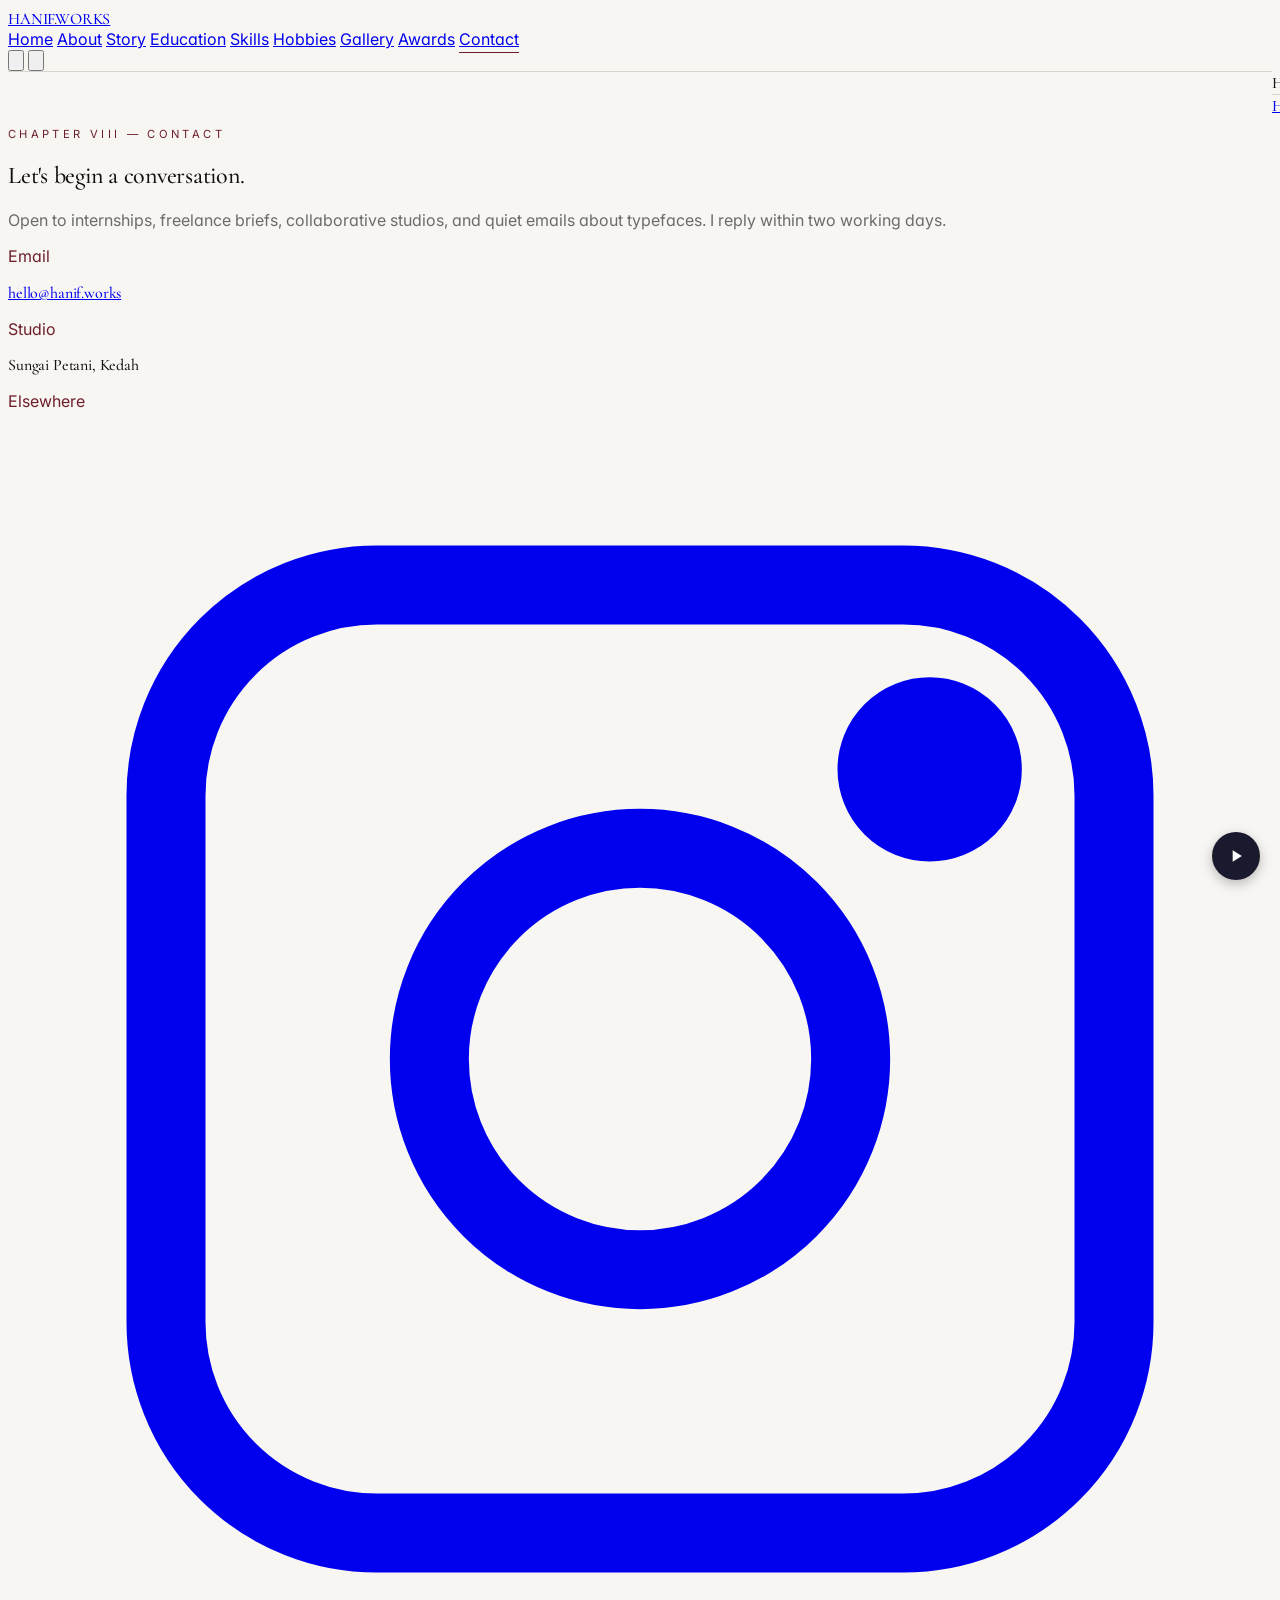
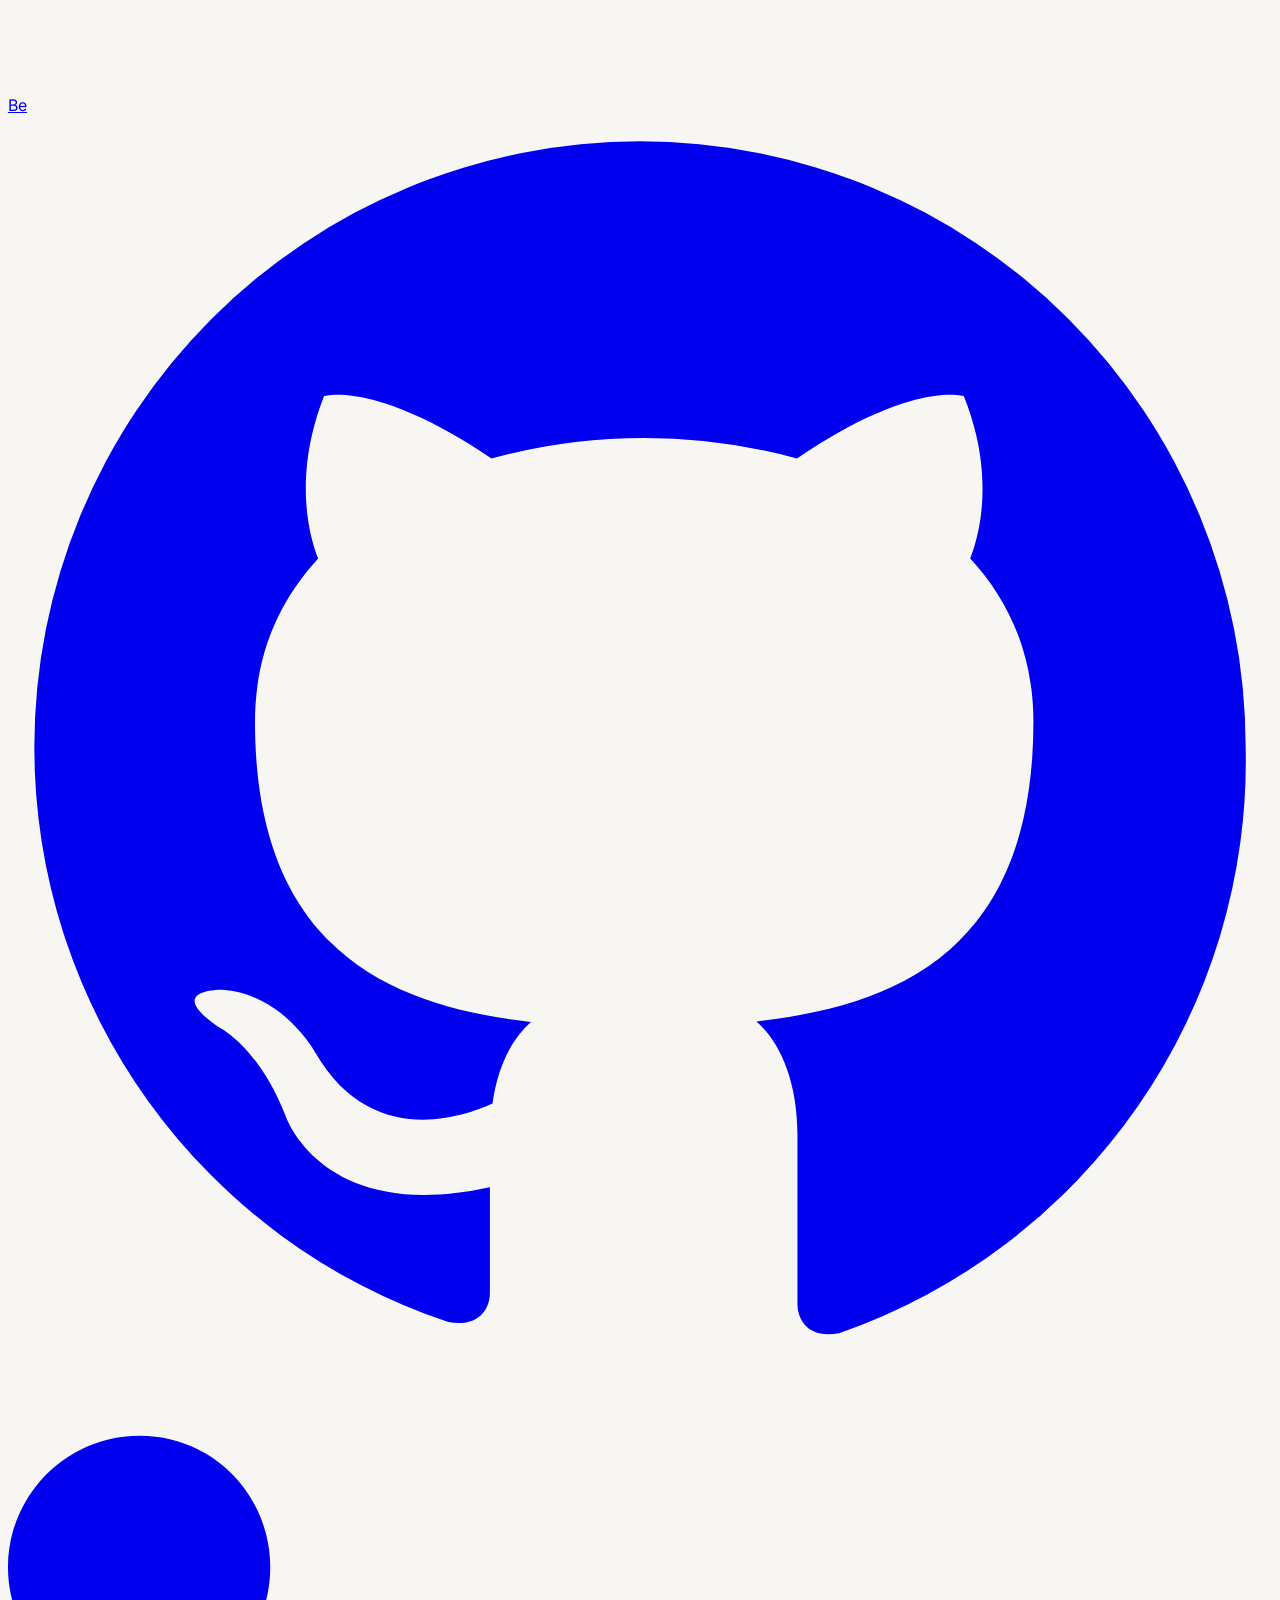
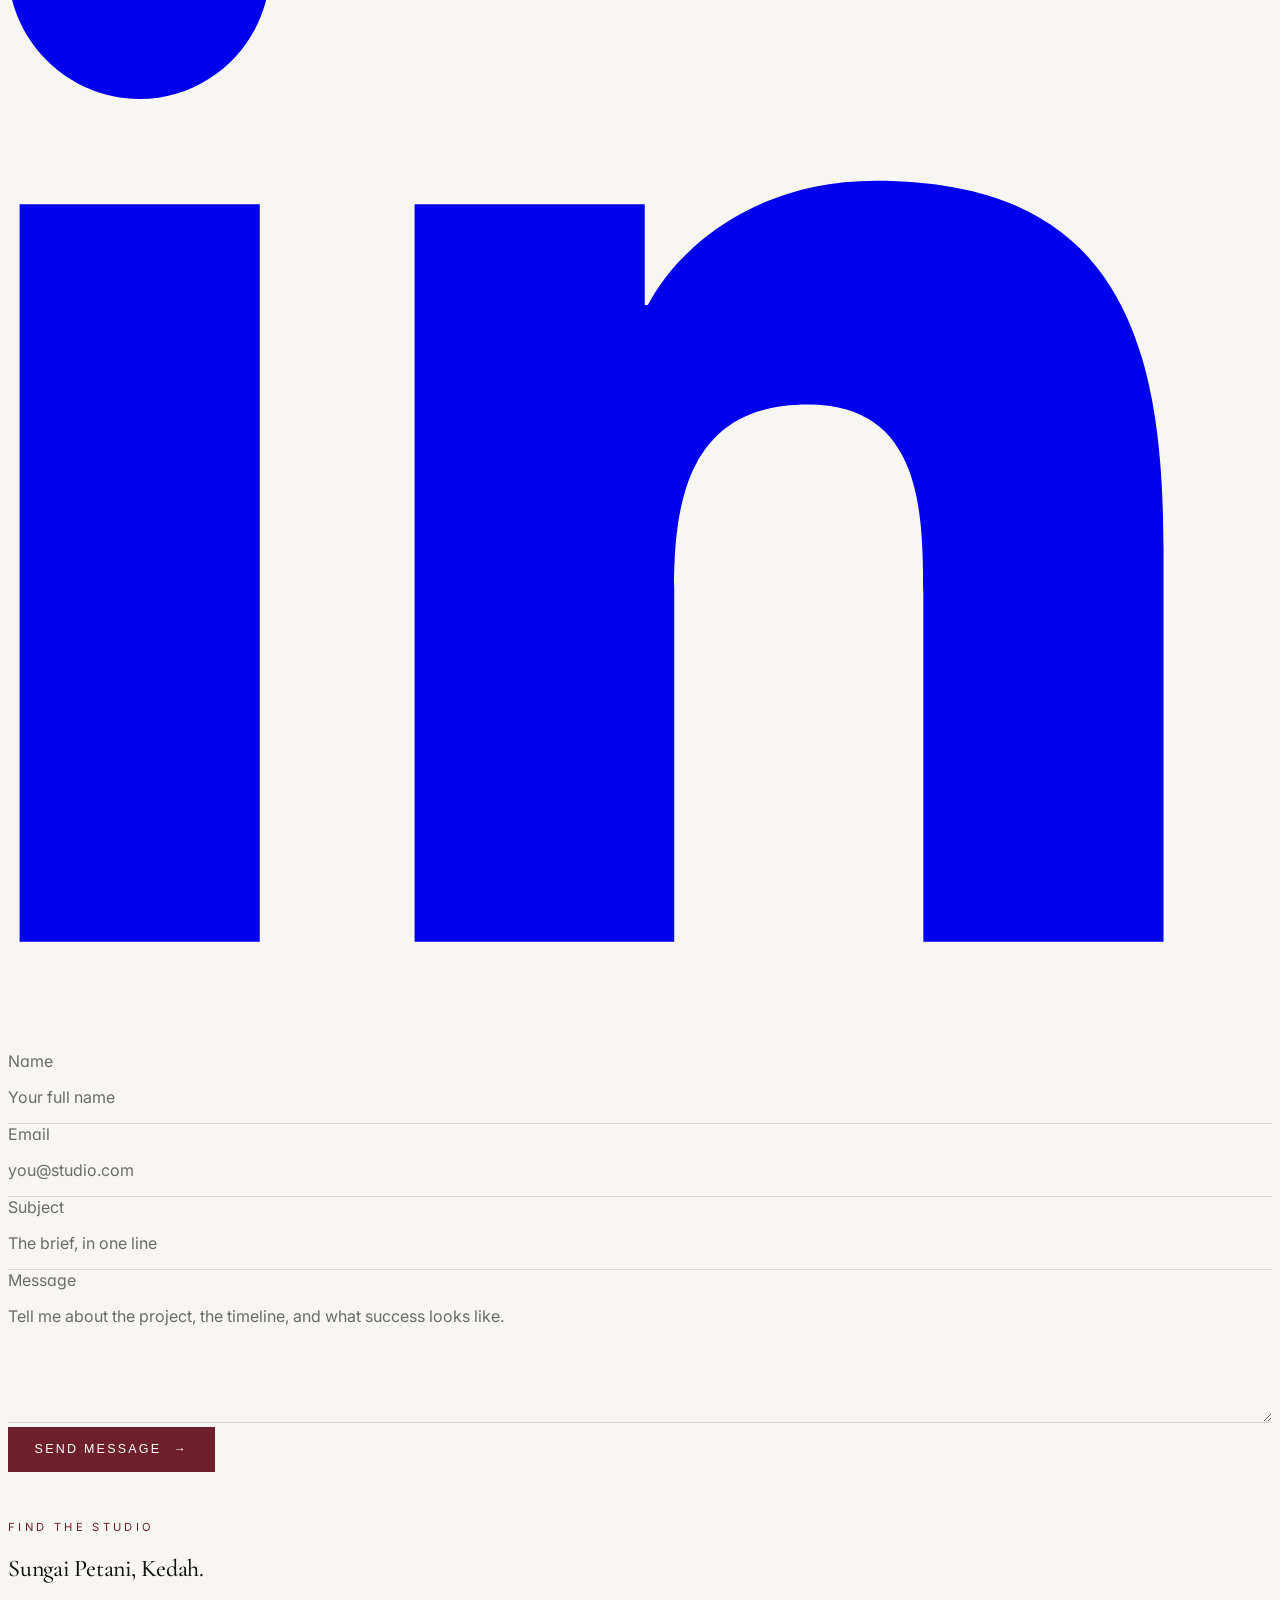
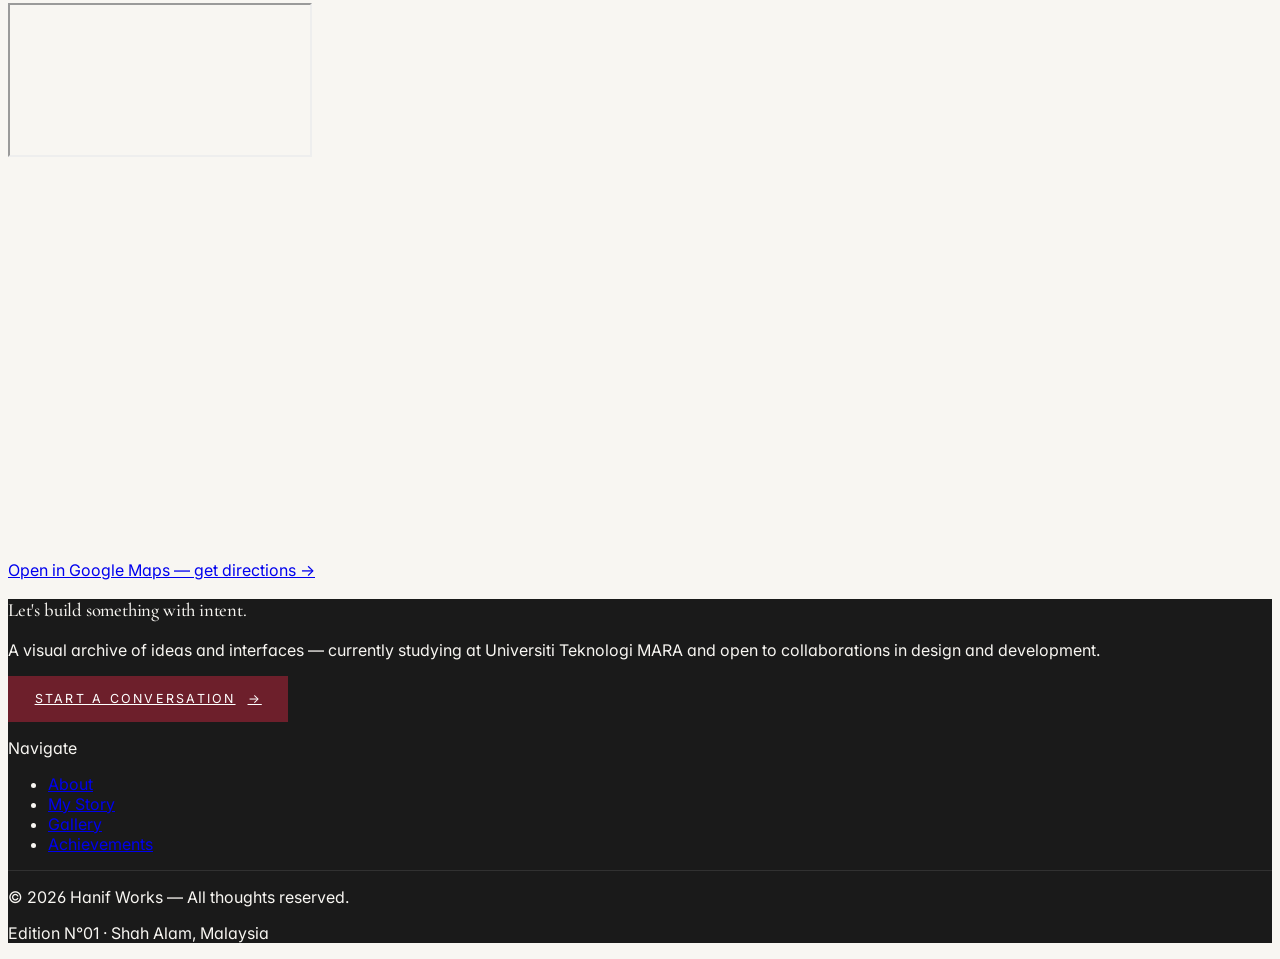
==== contact.html @ b9cc128b "Add files via upload GOOD BOY" ====
<!DOCTYPE html>
<html lang="en">
<head>
  <meta charset="UTF-8">
  <meta name="viewport" content="width=device-width, initial-scale=1.0">
  <title>Contact — Hanif Works</title>
  <meta name="description" content="Let's begin a conversation.">
  <meta property="og:title" content="Contact — Hanif Works">
  <meta property="og:description" content="Let's begin a conversation.">
  <meta property="og:type" content="website">
  <meta name="twitter:card" content="summary_large_image">
  <link rel="canonical" href="contact.html">
  <link rel="preconnect" href="https://fonts.googleapis.com">
  <link rel="preconnect" href="https://fonts.gstatic.com" crossorigin>
  <link href="https://fonts.googleapis.com/css2?family=Cormorant+Garamond:ital,wght@0,400;0,500;0,600;1,400;1,500&family=Inter:wght@300;400;500;600&display=swap" rel="stylesheet">
  <script src="https://cdn.tailwindcss.com"></script>
  <link rel="stylesheet" href="assets/styles.css">
</head>
<body>
  <div class="preloader"><div class="mark">HANIF · WORKS</div></div>
  
<header class="fixed top-0 inset-x-0 z-50 backdrop-blur-md" style="background: color-mix(in oklab, var(--bg) 85%, transparent); border-bottom: 1px solid var(--secondary);">
  <div class="max-w-[1400px] mx-auto px-6 lg:px-12 py-5 flex items-center justify-between">
    <a href="index.html" class="font-display text-2xl tracking-[0.2em]">HANIF<span class="text-accent">.</span>WORKS</a>
    <nav class="hidden lg:flex items-center gap-8">
      <a data-nav href="index.html" class="nav-link text-xs tracking-[0.18em] uppercase">Home</a>
<a data-nav href="about.html" class="nav-link text-xs tracking-[0.18em] uppercase">About</a>
<a data-nav href="story.html" class="nav-link text-xs tracking-[0.18em] uppercase">Story</a>
<a data-nav href="education.html" class="nav-link text-xs tracking-[0.18em] uppercase">Education</a>
<a data-nav href="skills.html" class="nav-link text-xs tracking-[0.18em] uppercase">Skills</a>
<a data-nav href="hobbies.html" class="nav-link text-xs tracking-[0.18em] uppercase">Hobbies</a>
<a data-nav href="gallery.html" class="nav-link text-xs tracking-[0.18em] uppercase">Gallery</a>
<a data-nav href="achievements.html" class="nav-link text-xs tracking-[0.18em] uppercase">Awards</a>
<a data-nav href="contact.html" class="nav-link text-xs tracking-[0.18em] uppercase">Contact</a>
    </nav>
    <div class="flex items-center gap-4">
      <button data-theme-toggle aria-label="Toggle theme" class="p-2 hover:text-accent transition-colors">
        <svg class="w-5 h-5" viewBox="0 0 24 24" fill="none" stroke="currentColor" stroke-width="1.5"><path d="M21 12.79A9 9 0 1111.21 3 7 7 0 0021 12.79z"/></svg>
      </button>
      <button data-menu-open aria-label="Open menu" class="lg:hidden p-2">
        <svg class="w-6 h-6" viewBox="0 0 24 24" fill="none" stroke="currentColor" stroke-width="1.5"><path d="M3 6h18M3 12h18M3 18h18"/></svg>
      </button>
    </div>
  </div>
</header>

<!-- Mobile menu -->
<div class="mobile-menu fixed inset-0 z-[60] lg:hidden" style="background: var(--bg);">
  <div class="flex items-center justify-between px-6 py-5" style="border-bottom: 1px solid var(--secondary);">
    <span class="font-display text-2xl tracking-[0.2em]">HANIF<span class="text-accent">.</span>WORKS</span>
    <button data-menu-close aria-label="Close menu" class="p-2">
      <svg class="w-6 h-6" viewBox="0 0 24 24" fill="none" stroke="currentColor" stroke-width="1.5"><path d="M6 6l12 12M18 6L6 18"/></svg>
    </button>
  </div>
  <nav class="flex flex-col px-6 py-10 gap-6">
    <a data-nav href="index.html" class="font-display text-3xl">Home</a>
<a data-nav href="about.html" class="font-display text-3xl">About</a>
<a data-nav href="story.html" class="font-display text-3xl">Story</a>
<a data-nav href="education.html" class="font-display text-3xl">Education</a>
<a data-nav href="skills.html" class="font-display text-3xl">Skills</a>
<a data-nav href="hobbies.html" class="font-display text-3xl">Hobbies</a>
<a data-nav href="gallery.html" class="font-display text-3xl">Gallery</a>
<a data-nav href="achievements.html" class="font-display text-3xl">Awards</a>
<a data-nav href="contact.html" class="font-display text-3xl">Contact</a>
  </nav>
</div>

  <main class="pt-24">
  
<section class="py-20 lg:py-28">
  <div class="max-w-[1400px] mx-auto px-6 lg:px-12 grid lg:grid-cols-12 gap-16">
    <div class="lg:col-span-6 reveal">
      <p class="section-num mb-5">Chapter VIII — Contact</p>
      <h1 class="font-display text-6xl md:text-7xl leading-[0.95] mb-8">Let's begin a conversation.</h1>
      <p class="text-muted text-lg leading-relaxed max-w-md">Open to internships, freelance briefs, collaborative studios, and quiet emails about typefaces. I reply within two working days.</p>

      <div class="mt-12 space-y-6">
        <div>
          <p class="text-xs tracking-[0.25em] uppercase text-accent mb-1">Email</p>
          <a href="mailto:hello@hanif.works" class="font-display text-2xl hover:underline">hello@hanif.works</a>
        </div>
        <div>
          <p class="text-xs tracking-[0.25em] uppercase text-accent mb-1">Studio</p>
          <p class="font-display text-2xl">Sungai Petani, Kedah</p>
        </div>
        <div>
          <p class="text-xs tracking-[0.25em] uppercase text-accent mb-3">Elsewhere</p>
          <div class="flex gap-4">
            <a href="#" aria-label="Instagram" class="w-11 h-11 border border-line flex items-center justify-center hover:bg-accent hover:text-white transition-colors"><svg class="w-4 h-4" viewBox="0 0 24 24" fill="none" stroke="currentColor" stroke-width="1.5"><rect x="3" y="3" width="18" height="18" rx="4"/><circle cx="12" cy="12" r="4"/><circle cx="17.5" cy="6.5" r="1" fill="currentColor"/></svg></a>
            <a href="#" aria-label="Behance" class="w-11 h-11 border border-line flex items-center justify-center hover:bg-accent hover:text-white transition-colors"><span class="text-xs font-semibold">Be</span></a>
            <a href="#" aria-label="GitHub" class="w-11 h-11 border border-line flex items-center justify-center hover:bg-accent hover:text-white transition-colors"><svg class="w-4 h-4" viewBox="0 0 24 24" fill="currentColor"><path d="M12 .5A11.5 11.5 0 00.5 12a11.5 11.5 0 007.86 10.92c.58.1.79-.25.79-.56v-2c-3.2.7-3.88-1.36-3.88-1.36-.52-1.33-1.28-1.69-1.28-1.69-1.05-.72.08-.7.08-.7 1.16.08 1.77 1.2 1.77 1.2 1.03 1.77 2.7 1.26 3.36.96.1-.75.4-1.26.73-1.55-2.55-.29-5.24-1.28-5.24-5.7 0-1.26.45-2.29 1.2-3.1-.12-.3-.52-1.48.11-3.08 0 0 .97-.31 3.18 1.18a11 11 0 015.8 0c2.2-1.49 3.17-1.18 3.17-1.18.64 1.6.24 2.78.12 3.08.75.81 1.2 1.84 1.2 3.1 0 4.43-2.7 5.4-5.26 5.69.41.36.78 1.07.78 2.16v3.2c0 .31.21.67.79.56A11.5 11.5 0 0023.5 12 11.5 11.5 0 0012 .5z"/></svg></a>
            <a href="#" aria-label="LinkedIn" class="w-11 h-11 border border-line flex items-center justify-center hover:bg-accent hover:text-white transition-colors"><svg class="w-4 h-4" viewBox="0 0 24 24" fill="currentColor"><path d="M4.98 3.5C4.98 4.88 3.87 6 2.5 6S0 4.88 0 3.5 1.12 1 2.5 1 4.98 2.12 4.98 3.5zM.22 8h4.56v14H.22V8zm7.5 0h4.37v1.91h.06c.61-1.15 2.1-2.36 4.32-2.36 4.62 0 5.47 3.04 5.47 7v7.45h-4.56v-6.6c0-1.57-.03-3.6-2.19-3.6-2.2 0-2.54 1.71-2.54 3.48V22H7.72V8z"/></svg></a>
          </div>
        </div>
      </div>
    </div>

    <div class="lg:col-span-6 reveal">
      <form id="contact-form" class="space-y-2">
        <input type="text" name="_honey" style="display:none" tabindex="-1" autocomplete="off">
        <label class="block">
          <span class="text-xs tracking-[0.25em] uppercase text-muted">Name</span>
          <input class="field" type="text" name="name" required placeholder="Your full name">
        </label>
        <label class="block">
          <span class="text-xs tracking-[0.25em] uppercase text-muted">Email</span>
          <input class="field" type="email" name="email" required placeholder="you@studio.com">
        </label>
        <label class="block">
          <span class="text-xs tracking-[0.25em] uppercase text-muted">Subject</span>
          <input class="field" type="text" name="subject" placeholder="The brief, in one line">
        </label>
        <label class="block">
          <span class="text-xs tracking-[0.25em] uppercase text-muted">Message</span>
          <textarea class="field" name="message" rows="5" required placeholder="Tell me about the project, the timeline, and what success looks like."></textarea>
        </label>
        <button type="submit" class="btn btn-accent mt-8">Send message <span>&rarr;</span></button>
        <p id="form-status" class="text-xs tracking-[0.2em] uppercase mt-4" style="min-height:1rem;"></p>
      </form>
      <script src="https://cdn.jsdelivr.net/npm/@emailjs/browser@4/dist/email.min.js"></script>
      <script>
        (function(){
          // 🔑 Replace these three with your EmailJS values
          var EMAILJS_PUBLIC_KEY  = 'c8raXTH2dYCyZSy2M';
          var EMAILJS_SERVICE_ID  = 'service_2gp9fu5';
          var EMAILJS_TEMPLATE_ID = 'template_2zutgsb';

          if (window.emailjs && EMAILJS_PUBLIC_KEY) {
            emailjs.init({ publicKey: EMAILJS_PUBLIC_KEY });
          }

          var form = document.getElementById('contact-form');
          var status = document.getElementById('form-status');
          var btn = form.querySelector('button[type="submit"]');
          form.addEventListener('submit', function(e){
            e.preventDefault();
            if (form._honey && form._honey.value) return; // spam trap
            status.textContent = 'Sending…';
            status.style.color = '';
            btn.disabled = true;
            emailjs.sendForm(EMAILJS_SERVICE_ID, EMAILJS_TEMPLATE_ID, form)
              .then(function(){
                status.textContent = 'Message sent — terima kasih';
                form.reset();
              })
              .catch(function(err){
                console.error('EmailJS error:', err);
                status.textContent = 'Something went wrong. Email hello@hanif.works directly.';
              })
              .finally(function(){ btn.disabled = false; });
          });
        })();
      </script>
    </div>
  </div>
</section>

<section class="py-20">
  <div class="max-w-[1400px] mx-auto px-6 lg:px-12 reveal">
    <p class="section-num mb-5">Find the studio</p>
    <h2 class="font-display text-4xl mb-10">Sungai Petani, Kedah.</h2>
    <div class="overflow-hidden border border-line relative" style="aspect-ratio: 21/9;">
      <iframe title="Map pinpointing Sungai Petani, Kedah" src="https://maps.google.com/maps?q=5.647000,100.487719&z=17&t=m&hl=en&output=embed&iwloc=near" class="w-full h-full" loading="lazy" referrerpolicy="no-referrer-when-downgrade" allowfullscreen></iframe>
    </div>
    <p class="text-xs tracking-[0.2em] uppercase text-muted mt-4">
      <a href="https://www.google.com/maps/dir/?api=1&destination=5.647000,100.487719" target="_blank" rel="noopener" class="hover:text-accent transition-colors">Open in Google Maps — get directions &rarr;</a>
    </p>
  </div>
</section>

  </main>
  
<footer class="mt-32 pt-20 pb-10" style="background: var(--primary); color: var(--bg);">
  <div class="max-w-[1400px] mx-auto px-6 lg:px-12 grid md:grid-cols-4 gap-12">
    <div class="md:col-span-2">
      <h3 class="font-display text-4xl leading-tight mb-4">Let's build something with intent.</h3>
      <p class="text-sm opacity-70 max-w-md leading-relaxed">A visual archive of ideas and interfaces — currently studying at Universiti Teknologi MARA and open to collaborations in design and development.</p>
      <a href="contact.html" class="btn btn-accent mt-8">Start a conversation <span>&rarr;</span></a>
    </div>
    <div>
      <p class="text-xs tracking-[0.25em] uppercase opacity-50 mb-5">Navigate</p>
      <ul class="space-y-3 text-sm">
        <li><a href="about.html" class="hover:text-accent transition-colors">About</a></li>
        <li><a href="story.html" class="hover:text-accent transition-colors">My Story</a></li>
        <li><a href="gallery.html" class="hover:text-accent transition-colors">Gallery</a></li>
        <li><a href="achievements.html" class="hover:text-accent transition-colors">Achievements</a></li>
      </ul>
    </div>
    <div>
          </div>
  </div>
  <div class="max-w-[1400px] mx-auto px-6 lg:px-12 mt-16 pt-8 flex flex-col md:flex-row justify-between items-center gap-4 text-xs opacity-60" style="border-top: 1px solid rgba(255,255,255,0.1);">
    <p>&copy; 2026 Hanif Works — All thoughts reserved.</p>
    <p class="tracking-[0.2em] uppercase">Edition N°01 · Shah Alam, Malaysia</p>
  </div>
</footer>

  <button class="to-top" aria-label="Back to top">
    <svg class="w-5 h-5" viewBox="0 0 24 24" fill="none" stroke="currentColor" stroke-width="2"><path d="M12 19V5M5 12l7-7 7 7"/></svg>
  </button>
  <div class="lightbox" aria-hidden="true">
    <button class="close" aria-label="Close">&times;</button>
    <img src="" alt="Expanded view">
  </div>
  <script src="assets/app.js"></script>
</body>
</html>
---- assets/styles.css ----
/* Hanif Works — Editorial Portfolio */
:root {
  --primary: #1a1a1a;
  --accent: #6d1f2b;
  --bg: #f8f6f2;
  --text: #111111;
  --secondary: #d9d6d0;
  --muted: #6b6b6b;
}
:root.dark {
  --primary: #f0ece6;
  --accent: #c9596a;
  --bg: #0f0f10;
  --text: #f4f1ec;
  --secondary: #2a2a2c;
  --muted: #9b9893;
}

* { -webkit-font-smoothing: antialiased; -moz-osx-font-smoothing: grayscale; }
html { scroll-behavior: smooth; }
body {
  background: var(--bg);
  color: var(--text);
  font-family: 'Inter', system-ui, sans-serif;
  font-feature-settings: "ss01", "cv11";
  transition: background-color 0.4s ease, color 0.4s ease;
}
.font-display { font-family: 'Cormorant Garamond', 'Times New Roman', serif; font-weight: 500; letter-spacing: -0.01em; }
.text-accent { color: var(--accent); }
.bg-accent { background: var(--accent); }
.border-line { border-color: var(--secondary); }
.text-muted { color: var(--muted); }
.bg-surface { background: var(--bg); }
.bg-secondary-soft { background: var(--secondary); }

/* Preloader */
.preloader {
  position: fixed; inset: 0; background: var(--bg); z-index: 100;
  display: flex; align-items: center; justify-content: center;
  transition: opacity 0.6s ease, visibility 0.6s ease;
}
.preloader.hidden { opacity: 0; visibility: hidden; }
.preloader .mark {
  font-family: 'Cormorant Garamond', serif; font-size: 2.5rem; letter-spacing: 0.2em;
  position: relative; overflow: hidden;
}
.preloader .mark::after {
  content: ""; position: absolute; left: 0; bottom: -6px; height: 1px;
  width: 100%; background: var(--accent); transform-origin: left;
  animation: load 1.4s ease forwards;
}
@keyframes load { from { transform: scaleX(0); } to { transform: scaleX(1); } }

/* Fade-in on scroll */
.reveal { opacity: 0; transform: translateY(28px); transition: opacity 0.9s ease, transform 0.9s ease; }
.reveal.in { opacity: 1; transform: translateY(0); }

/* Parallax */
.parallax { will-change: transform; }

/* Nav */
.nav-link { position: relative; }
.nav-link::after {
  content: ""; position: absolute; left: 0; bottom: -4px; height: 1px; width: 100%;
  background: var(--accent); transform: scaleX(0); transform-origin: right;
  transition: transform 0.35s ease;
}
.nav-link:hover::after, .nav-link.active::after { transform: scaleX(1); transform-origin: left; }

/* Hero number */
.edition { font-family: 'Cormorant Garamond', serif; font-style: italic; color: var(--muted); }

/* Button */
.btn {
  display: inline-flex; align-items: center; gap: 0.75rem;
  padding: 0.9rem 1.6rem; border: 1px solid currentColor;
  font-size: 0.78rem; letter-spacing: 0.18em; text-transform: uppercase;
  transition: all 0.3s ease; background: transparent; color: var(--text);
}
.btn:hover { background: var(--text); color: var(--bg); }
.btn-accent { background: var(--accent); color: #fff; border-color: var(--accent); }
.btn-accent:hover { background: var(--text); color: var(--bg); border-color: var(--text); }

/* Back to top */
.to-top {
  position: fixed; right: 1.5rem; bottom: 1.5rem; z-index: 40;
  width: 44px; height: 44px; border-radius: 999px;
  background: var(--accent); color: #fff;
  display: flex; align-items: center; justify-content: center;
  opacity: 0; pointer-events: none; transform: translateY(10px);
  transition: all 0.35s ease;
}
.to-top.show { opacity: 1; pointer-events: auto; transform: translateY(0); }

/* Lightbox */
.lightbox { position: fixed; inset: 0; background: rgba(15,15,16,0.92); z-index: 90; display: none; align-items: center; justify-content: center; padding: 2rem; }
.lightbox.open { display: flex; }
.lightbox img { max-width: 92vw; max-height: 88vh; object-fit: contain; box-shadow: 0 30px 80px rgba(0,0,0,0.5); }
.lightbox .close { position: absolute; top: 1.5rem; right: 1.5rem; color: #fff; font-size: 2rem; background: none; border: none; cursor: pointer; }

/* Drop cap */
.dropcap::first-letter {
  font-family: 'Cormorant Garamond', serif;
  font-size: 4.5rem; float: left; line-height: 0.9;
  padding: 0.4rem 0.6rem 0 0; color: var(--accent);
}

/* Marquee */
.marquee { overflow: hidden; white-space: nowrap; }
.marquee-track { display: inline-block; animation: scroll 30s linear infinite; }
@keyframes scroll { from { transform: translateX(0); } to { transform: translateX(-50%); } }

/* Carousel */
.carousel { position: relative; overflow: hidden; }
.carousel-track { display: flex; transition: transform 0.7s cubic-bezier(0.7, 0, 0.2, 1); }
.carousel-slide { min-width: 100%; }

/* Mobile menu */
.mobile-menu { transform: translateX(100%); transition: transform 0.5s cubic-bezier(0.7,0,0.2,1); }
.mobile-menu.open { transform: translateX(0); }

/* Section number */
.section-num {
  font-family: 'Inter', sans-serif; font-size: 0.7rem; letter-spacing: 0.3em;
  text-transform: uppercase; color: var(--accent);
}

/* Image hover */
.img-hover { overflow: hidden; }
.img-hover img { transition: transform 1.2s cubic-bezier(0.2,0.8,0.2,1); }
.img-hover:hover img { transform: scale(1.06); }

/* Form */
.field {
  width: 100%; background: transparent; border: none; border-bottom: 1px solid var(--secondary);
  padding: 1rem 0; color: var(--text); font-family: inherit; font-size: 1rem;
  outline: none; transition: border-color 0.3s ease;
}
.field:focus { border-color: var(--accent); }
.field::placeholder { color: var(--muted); }

/* Divider */
.divider { height: 1px; background: var(--secondary); }

/* Background music button */
#bg-music-btn{position:fixed;bottom:20px;right:20px;width:48px;height:48px;border-radius:50%;border:none;background:#1a1a2e;color:#fff;cursor:pointer;display:flex;align-items:center;justify-content:center;box-shadow:0 4px 12px rgba(0,0,0,.25);z-index:9999;transition:transform .2s}
#bg-music-btn:hover{transform:scale(1.08)}
#bg-music-btn svg{width:20px;height:20px}
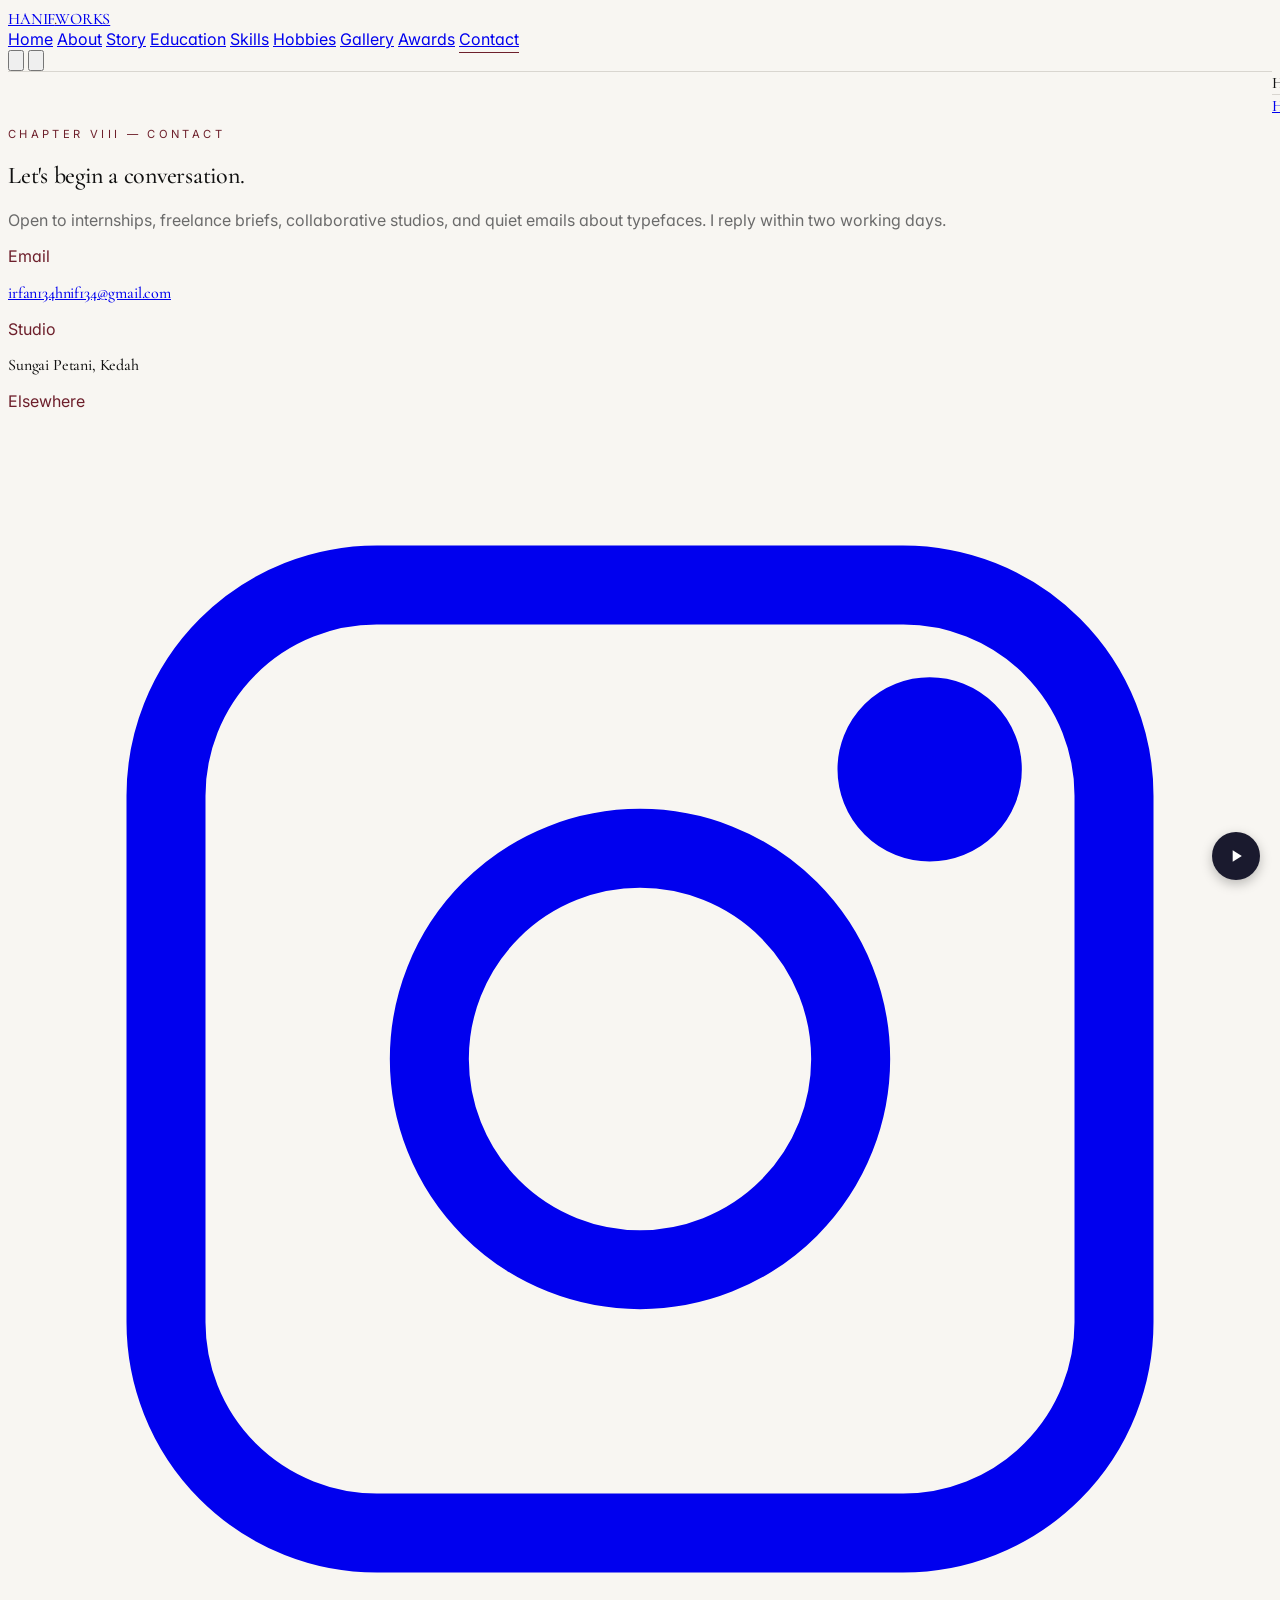
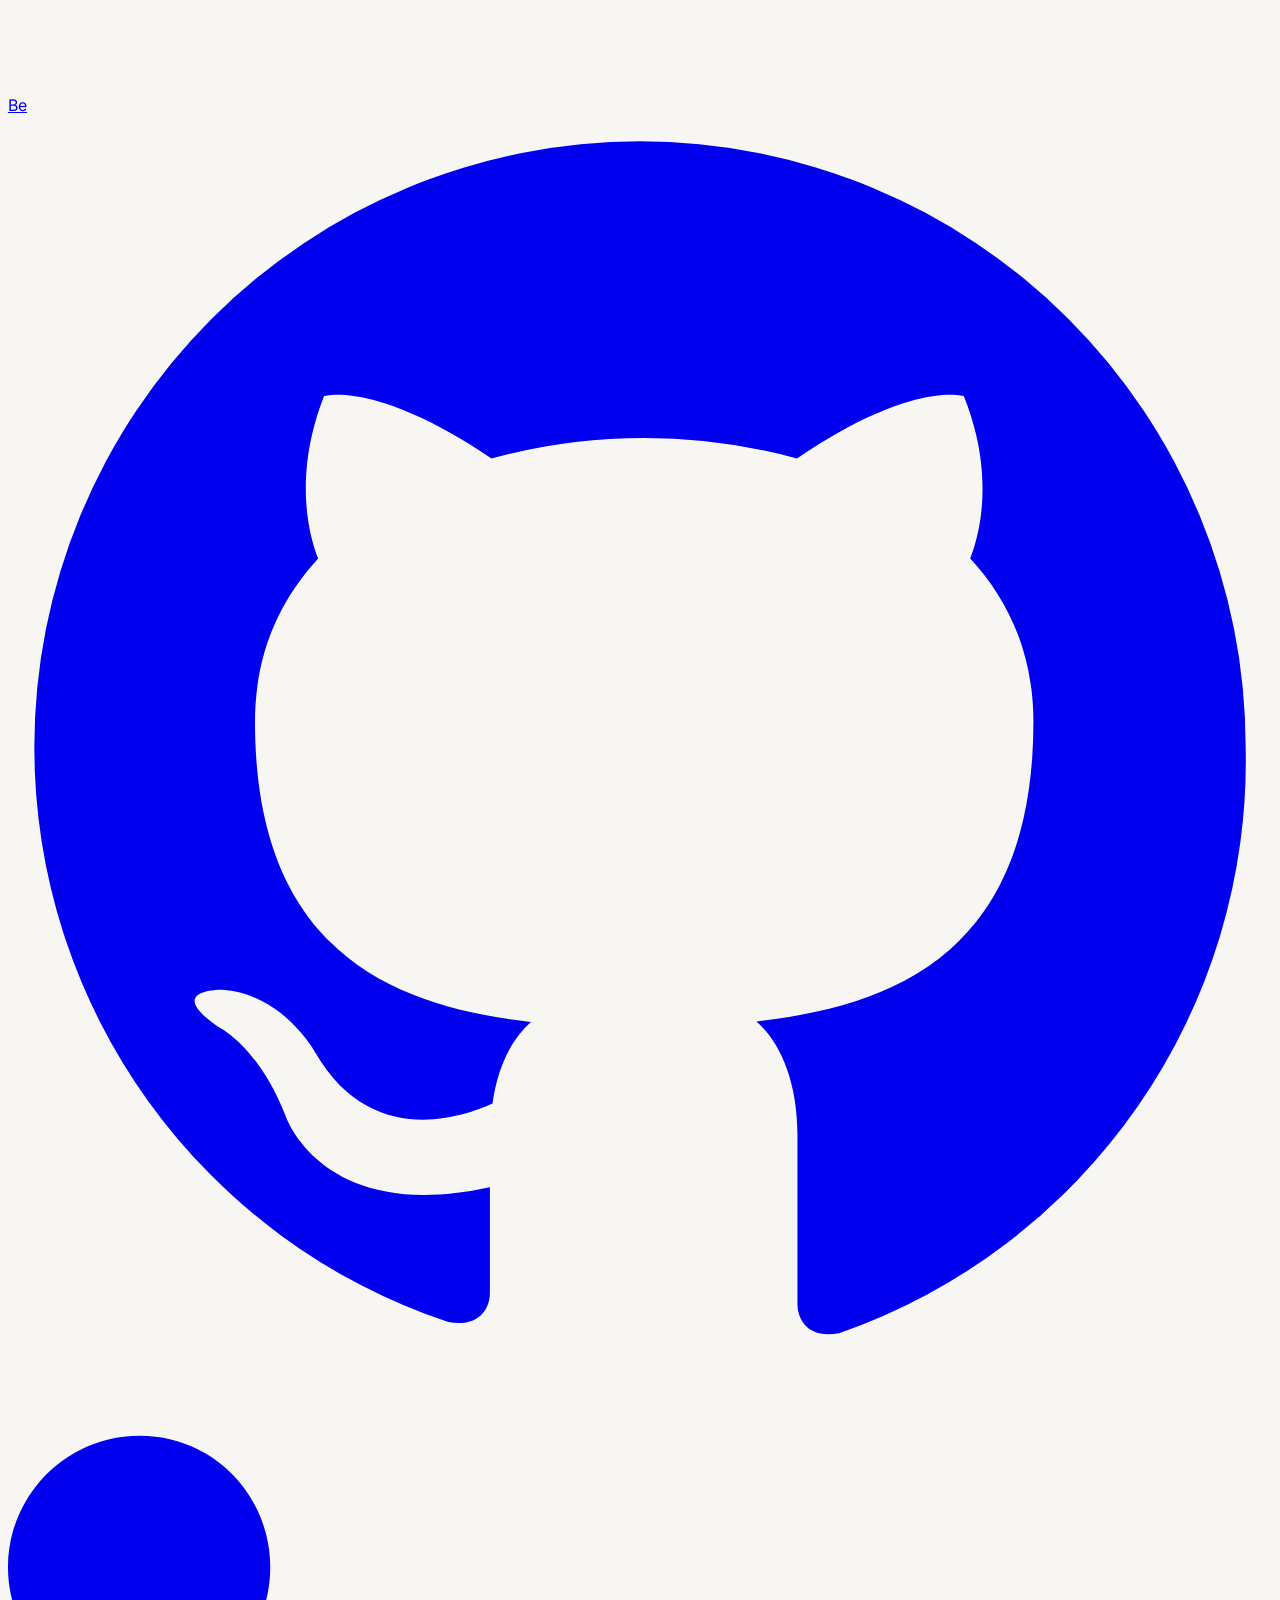
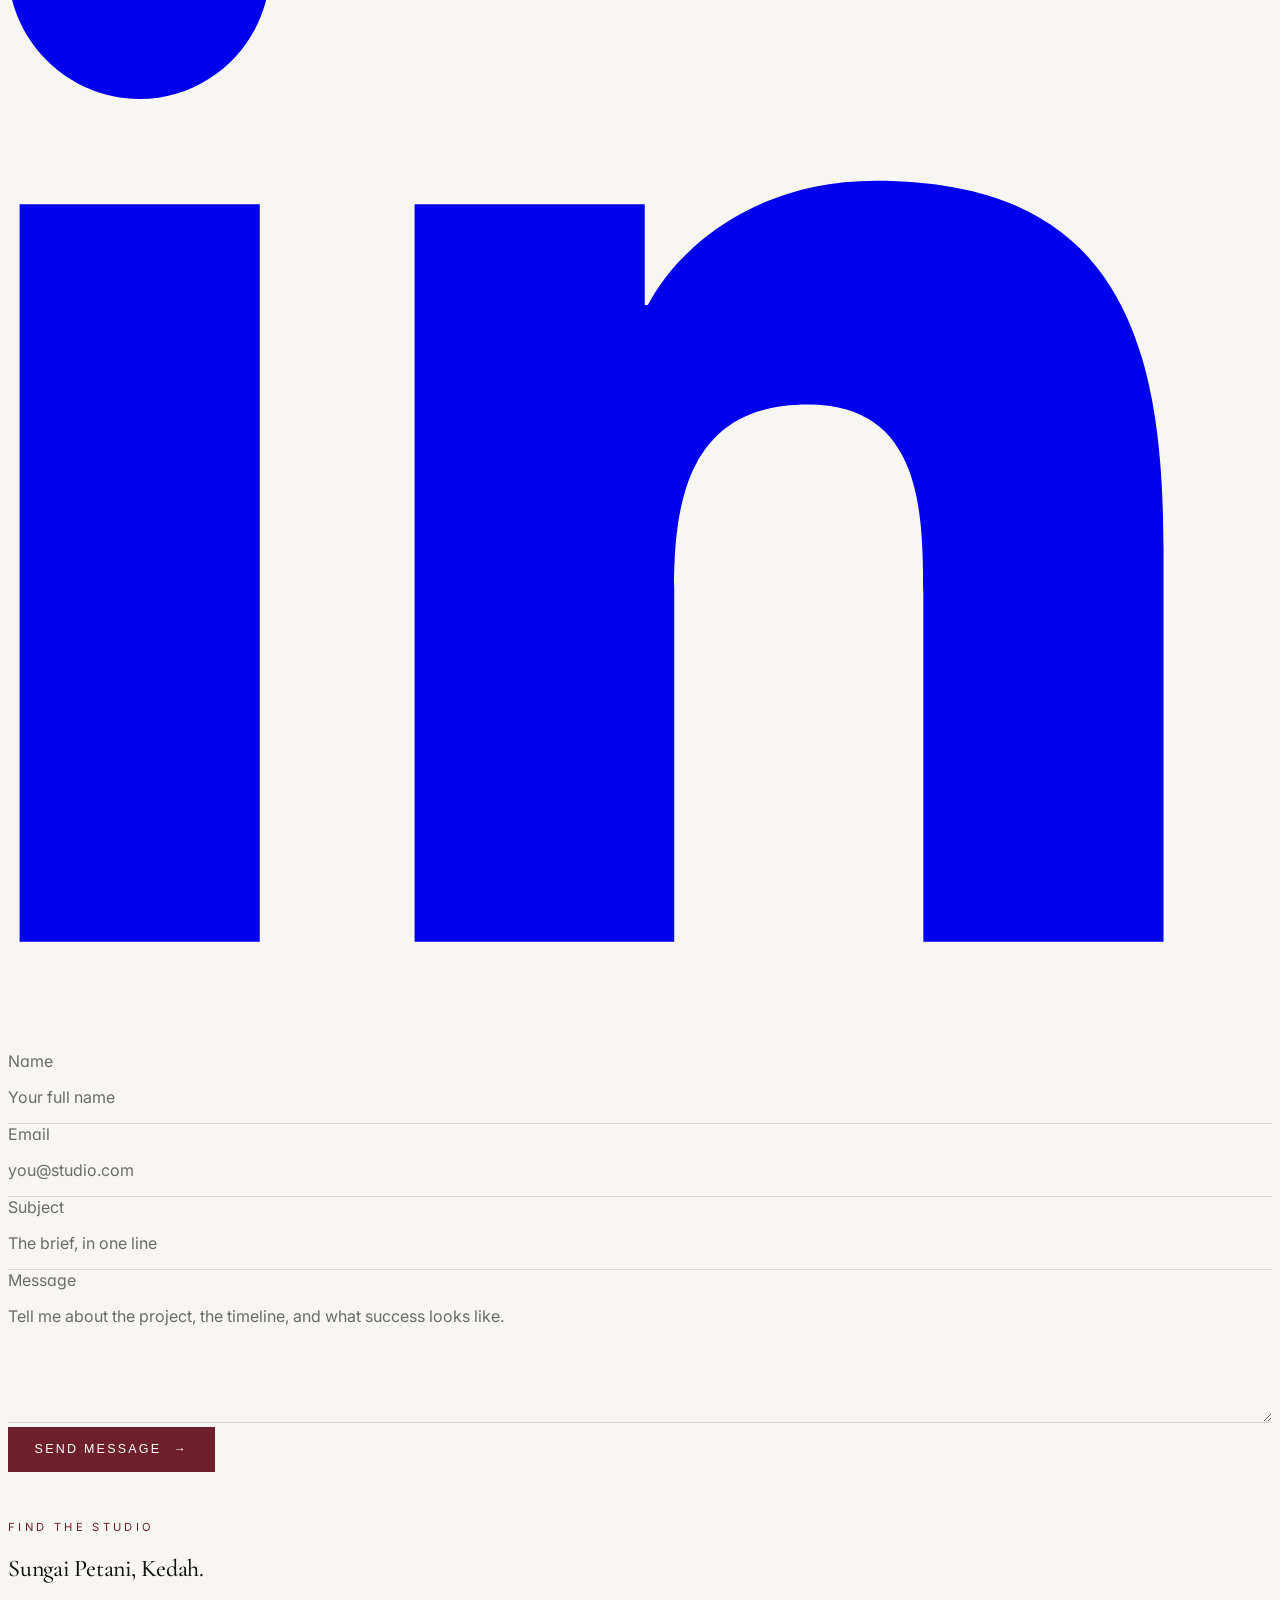
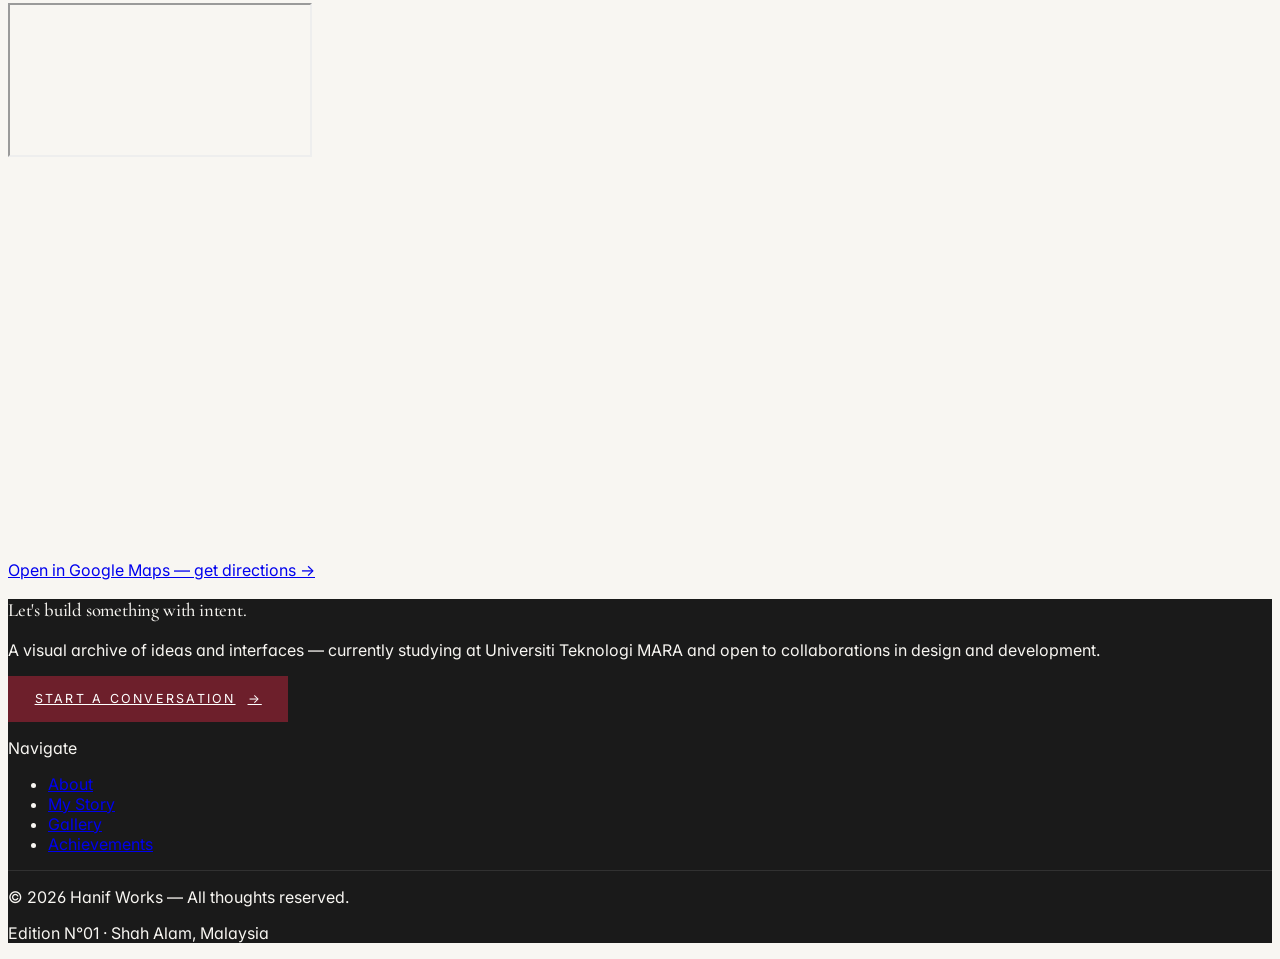
==== commit 7fdf639e: "Update contact.html" ====
--- a/contact.html
+++ b/contact.html
@@ -77,7 +77,7 @@
       <div class="mt-12 space-y-6">
         <div>
           <p class="text-xs tracking-[0.25em] uppercase text-accent mb-1">Email</p>
-          <a href="mailto:hello@hanif.works" class="font-display text-2xl hover:underline">hello@hanif.works</a>
+          <a href="mailto:irfan134hnif134@gmail.com" class="font-display text-2xl hover:underline">irfan134hnif134@gmail.com</a>
         </div>
         <div>
           <p class="text-xs tracking-[0.25em] uppercase text-accent mb-1">Studio</p>
